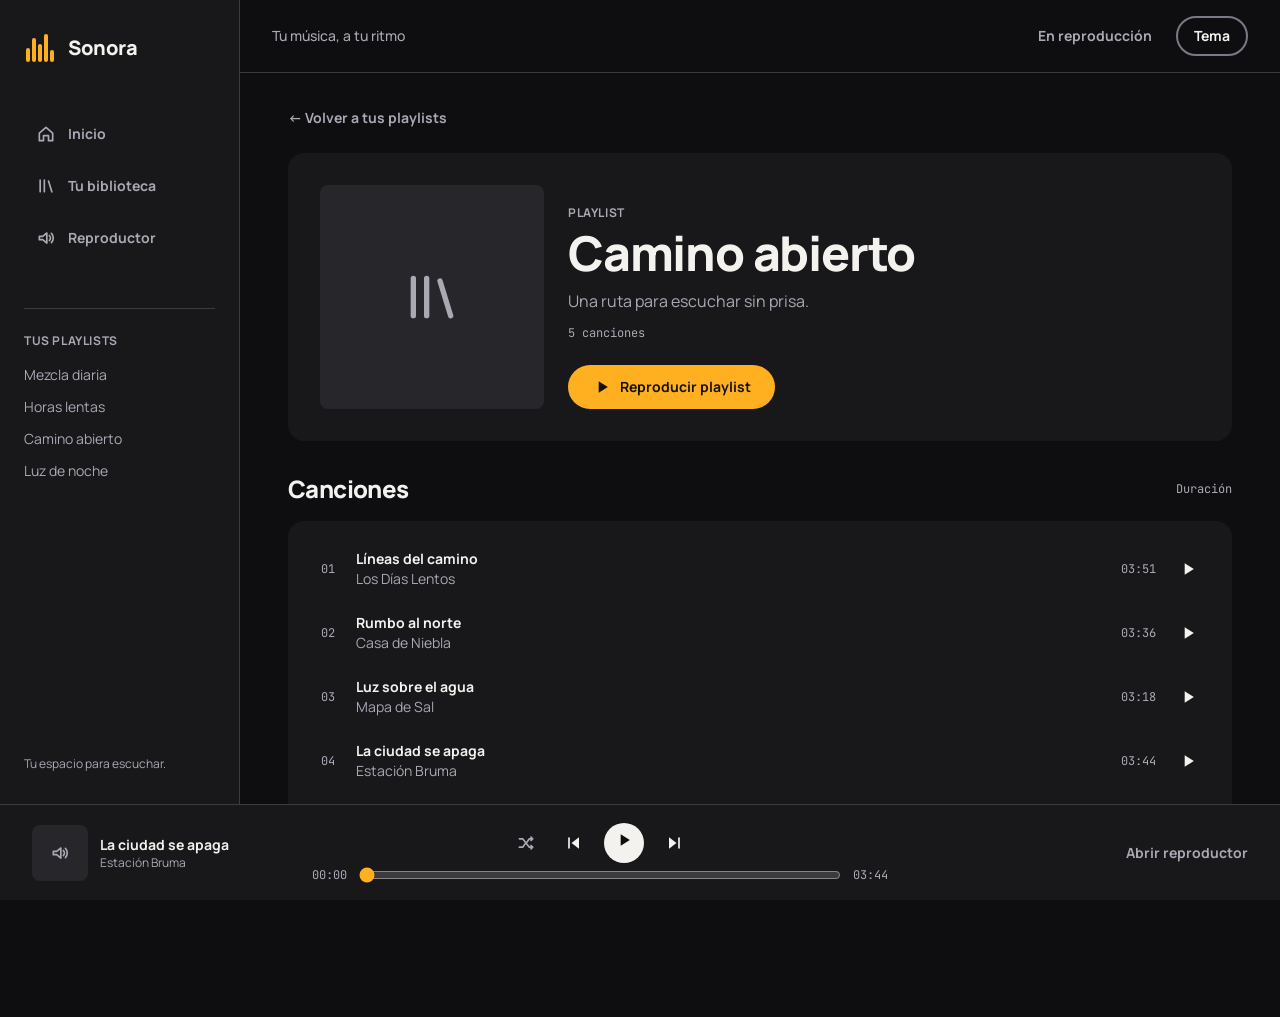
==== playlist-camino-abierto.html @ f49ad798 "Publicar Sonora" ====
<!DOCTYPE html>
<html lang="es" data-theme="dark">
<head>
    <meta charset="utf-8">
    <meta name="viewport" content="width=device-width, initial-scale=1">
    
    <title>Camino abierto · Sonora</title>
    <link rel="stylesheet" href="sonora.css"><script src="sonora.js" defer></script>
</head>
<body class="min-h-screen bg-surface-base font-sans text-ink antialiased">

<div class="min-h-screen pb-48 md:pb-28">
    <a href="#contenido" class="sr-only z-50 rounded-md bg-surface-high px-4 py-2 text-ink focus:not-sr-only focus:fixed focus:left-4 focus:top-4">Saltar al contenido</a>
    <aside class="fixed inset-y-0 left-0 z-20 hidden w-60 flex-col border-r border-line bg-surface-raised px-6 pb-32 pt-8 md:flex" aria-label="Navegación principal">
        <a href="index.html" class="mb-12 flex items-center gap-3 rounded-md text-xl font-extrabold tracking-tight"><span class="inline-flex shrink-0 text-accent [&amp;_svg]:h-full [&amp;_svg]:w-full h-8 w-8" aria-hidden="true"><svg xmlns="http://www.w3.org/2000/svg" viewBox="0 0 64 64" width="64" height="64"><rect x="4" y="32" width="8" height="28" rx="4" fill="currentColor"/><rect x="16" y="12" width="8" height="48" rx="4" fill="currentColor"/><rect x="28" y="24" width="8" height="36" rx="4" fill="currentColor"/><rect x="40" y="4" width="8" height="56" rx="4" fill="currentColor"/><rect x="52" y="36" width="8" height="24" rx="4" fill="currentColor"/></svg>
</span><span>Sonora</span></a>
        <nav class="space-y-2" aria-label="Secciones">
            <a href="index.html"  class="flex items-center gap-3 rounded-md px-3 py-3 text-sm font-bold text-ink-muted hover:bg-surface-high hover:text-ink"><span class="inline-flex shrink-0 items-center justify-center [&amp;_svg]:h-full [&amp;_svg]:w-full h-5 w-5" aria-hidden="true"><svg xmlns="http://www.w3.org/2000/svg" viewBox="0 0 24 24" width="24" height="24"><path fill="none" stroke="currentColor" stroke-width="2" stroke-linecap="round" stroke-linejoin="round" d="M4 11l8-7 8 7v9h-5v-6H9v6H4z"/></svg>
</span> Inicio</a>
            <a href="index.html#playlists" class="flex items-center gap-3 rounded-md px-3 py-3 text-sm font-bold text-ink-muted hover:bg-surface-high hover:text-ink"><span class="inline-flex shrink-0 items-center justify-center [&amp;_svg]:h-full [&amp;_svg]:w-full h-5 w-5" aria-hidden="true"><svg xmlns="http://www.w3.org/2000/svg" viewBox="0 0 24 24" width="24" height="24"><path fill="none" stroke="currentColor" stroke-width="2" stroke-linecap="round" stroke-linejoin="round" d="M5 5v14M10 5v14M15 6l4 13"/></svg>
</span> Tu biblioteca</a>
            <a href="reproductor.html"  class="flex items-center gap-3 rounded-md px-3 py-3 text-sm font-bold text-ink-muted hover:bg-surface-high hover:text-ink"><span class="inline-flex shrink-0 items-center justify-center [&amp;_svg]:h-full [&amp;_svg]:w-full h-5 w-5" aria-hidden="true"><svg xmlns="http://www.w3.org/2000/svg" viewBox="0 0 24 24" width="24" height="24"><path fill="none" stroke="currentColor" stroke-width="2" stroke-linecap="round" stroke-linejoin="round" d="M4 10v4h4l5 4V6L8 10z"/><path fill="none" stroke="currentColor" stroke-width="2" stroke-linecap="round" stroke-linejoin="round" d="M16 9a4 4 0 0 1 0 6M18.5 6.5a8 8 0 0 1 0 11"/></svg>
</span> Reproductor</a>
        </nav>
        <div class="mt-12 border-t border-line pt-6"><p class="mb-4 text-xs font-bold uppercase tracking-wider text-ink-muted">Tus playlists</p><div class="space-y-3"><a href="playlist-mezcla-diaria.html" class="block truncate rounded-sm text-sm text-ink-muted hover:text-ink">Mezcla diaria</a><a href="playlist-horas-lentas.html" class="block truncate rounded-sm text-sm text-ink-muted hover:text-ink">Horas lentas</a><a href="playlist-camino-abierto.html" class="block truncate rounded-sm text-sm text-ink-muted hover:text-ink">Camino abierto</a><a href="playlist-luz-de-noche.html" class="block truncate rounded-sm text-sm text-ink-muted hover:text-ink">Luz de noche</a></div></div>
        <p class="mt-auto text-xs text-ink-muted">Tu espacio para escuchar.</p>
    </aside>
    <div class="md:ml-60">
        <header class="flex items-center justify-between gap-4 border-b border-line px-4 py-4 sm:px-8">
            <a href="index.html" class="flex items-center gap-2 text-lg font-extrabold md:hidden"><span class="inline-flex shrink-0 text-accent [&amp;_svg]:h-full [&amp;_svg]:w-full h-7 w-7" aria-hidden="true"><svg xmlns="http://www.w3.org/2000/svg" viewBox="0 0 64 64" width="64" height="64"><rect x="4" y="32" width="8" height="28" rx="4" fill="currentColor"/><rect x="16" y="12" width="8" height="48" rx="4" fill="currentColor"/><rect x="28" y="24" width="8" height="36" rx="4" fill="currentColor"/><rect x="40" y="4" width="8" height="56" rx="4" fill="currentColor"/><rect x="52" y="36" width="8" height="24" rx="4" fill="currentColor"/></svg>
</span>Sonora</a>
            <p class="hidden text-sm font-medium text-ink-muted md:block">Tu música, a tu ritmo</p>
            <div class="flex items-center gap-2"><a href="reproductor.html" class="rounded-pill px-4 py-2 text-sm font-bold text-ink-muted hover:bg-surface-high hover:text-ink">En reproducción</a><button type="button" id="theme-toggle" class="rounded-pill border-2 border-line-strong px-4 py-2 text-sm font-bold text-ink hover:bg-surface-high" aria-label="Cambiar tema">Tema</button></div>
        </header>
        <main id="contenido" class="mx-auto max-w-7xl px-4 py-8 sm:px-8 lg:px-12">
<a href="index.html#playlists" class="inline-flex items-center gap-2 rounded-pill text-sm font-bold text-ink-muted hover:text-ink">← Volver a tus playlists</a>
<section class="mt-6 flex flex-col gap-6 rounded-lg bg-surface-raised p-6 sm:flex-row sm:items-end sm:p-8" aria-labelledby="playlist-title">
    <div class="flex aspect-square w-full max-w-56 shrink-0 items-center justify-center rounded-md bg-surface-high text-ink-muted" aria-hidden="true"><span class="inline-flex shrink-0 items-center justify-center [&amp;_svg]:h-full [&amp;_svg]:w-full h-16 w-16" aria-hidden="true"><svg xmlns="http://www.w3.org/2000/svg" viewBox="0 0 24 24" width="24" height="24"><path fill="none" stroke="currentColor" stroke-width="2" stroke-linecap="round" stroke-linejoin="round" d="M5 5v14M10 5v14M15 6l4 13"/></svg>
</span></div>
    <div><p class="mb-2 text-xs font-bold uppercase tracking-wider text-ink-muted">Playlist</p><h1 id="playlist-title" class="text-4xl font-extrabold tracking-tight sm:text-5xl">Camino abierto</h1><p class="mt-3 max-w-xl text-ink-muted">Una ruta para escuchar sin prisa.</p><p class="mt-3 font-mono text-xs text-ink-muted">5 canciones</p><button type="button" data-play-playlist="camino-abierto" class="mt-6 inline-flex items-center gap-2 rounded-pill bg-accent px-6 py-3 text-sm font-bold text-on-accent hover:bg-accent-hover"><span class="inline-flex shrink-0 items-center justify-center [&amp;_svg]:h-full [&amp;_svg]:w-full h-5 w-5" aria-hidden="true"><svg xmlns="http://www.w3.org/2000/svg" viewBox="0 0 24 24" width="24" height="24"><path fill="currentColor" d="M8 5v14l11-7z"/></svg>
</span> Reproducir playlist</button></div>
</section>
<section class="mt-8" aria-labelledby="tracklist-title"><div class="mb-4 flex items-center justify-between"><h2 id="tracklist-title" class="text-2xl font-extrabold tracking-tight">Canciones</h2><span class="font-mono text-xs text-ink-muted">Duración</span></div><div class="rounded-lg bg-surface-raised p-4"><div class="group grid grid-cols-[2rem_minmax(0,1fr)_auto_auto] items-center gap-3 rounded-md px-2 py-3 transition-colors hover:bg-surface-high"><span class="text-center font-mono text-xs text-ink-muted">01</span><div class="min-w-0"><p class="truncate text-sm font-bold text-ink">Líneas del camino</p><p class="truncate text-sm text-ink-muted">Los Días Lentos</p></div><span class="font-mono text-xs text-ink-muted">03:51</span><button type="button" data-play-track="7" class="inline-flex h-10 w-10 items-center justify-center rounded-pill text-ink hover:bg-surface-base" aria-label="Reproducir Líneas del camino"><span class="inline-flex shrink-0 items-center justify-center [&amp;_svg]:h-full [&amp;_svg]:w-full h-5 w-5" aria-hidden="true"><svg xmlns="http://www.w3.org/2000/svg" viewBox="0 0 24 24" width="24" height="24"><path fill="currentColor" d="M8 5v14l11-7z"/></svg>
</span></button></div><div class="group grid grid-cols-[2rem_minmax(0,1fr)_auto_auto] items-center gap-3 rounded-md px-2 py-3 transition-colors hover:bg-surface-high"><span class="text-center font-mono text-xs text-ink-muted">02</span><div class="min-w-0"><p class="truncate text-sm font-bold text-ink">Rumbo al norte</p><p class="truncate text-sm text-ink-muted">Casa de Niebla</p></div><span class="font-mono text-xs text-ink-muted">03:36</span><button type="button" data-play-track="10" class="inline-flex h-10 w-10 items-center justify-center rounded-pill text-ink hover:bg-surface-base" aria-label="Reproducir Rumbo al norte"><span class="inline-flex shrink-0 items-center justify-center [&amp;_svg]:h-full [&amp;_svg]:w-full h-5 w-5" aria-hidden="true"><svg xmlns="http://www.w3.org/2000/svg" viewBox="0 0 24 24" width="24" height="24"><path fill="currentColor" d="M8 5v14l11-7z"/></svg>
</span></button></div><div class="group grid grid-cols-[2rem_minmax(0,1fr)_auto_auto] items-center gap-3 rounded-md px-2 py-3 transition-colors hover:bg-surface-high"><span class="text-center font-mono text-xs text-ink-muted">03</span><div class="min-w-0"><p class="truncate text-sm font-bold text-ink">Luz sobre el agua</p><p class="truncate text-sm text-ink-muted">Mapa de Sal</p></div><span class="font-mono text-xs text-ink-muted">03:18</span><button type="button" data-play-track="2" class="inline-flex h-10 w-10 items-center justify-center rounded-pill text-ink hover:bg-surface-base" aria-label="Reproducir Luz sobre el agua"><span class="inline-flex shrink-0 items-center justify-center [&amp;_svg]:h-full [&amp;_svg]:w-full h-5 w-5" aria-hidden="true"><svg xmlns="http://www.w3.org/2000/svg" viewBox="0 0 24 24" width="24" height="24"><path fill="currentColor" d="M8 5v14l11-7z"/></svg>
</span></button></div><div class="group grid grid-cols-[2rem_minmax(0,1fr)_auto_auto] items-center gap-3 rounded-md px-2 py-3 transition-colors hover:bg-surface-high"><span class="text-center font-mono text-xs text-ink-muted">04</span><div class="min-w-0"><p class="truncate text-sm font-bold text-ink">La ciudad se apaga</p><p class="truncate text-sm text-ink-muted">Estación Bruma</p></div><span class="font-mono text-xs text-ink-muted">03:44</span><button type="button" data-play-track="1" class="inline-flex h-10 w-10 items-center justify-center rounded-pill text-ink hover:bg-surface-base" aria-label="Reproducir La ciudad se apaga"><span class="inline-flex shrink-0 items-center justify-center [&amp;_svg]:h-full [&amp;_svg]:w-full h-5 w-5" aria-hidden="true"><svg xmlns="http://www.w3.org/2000/svg" viewBox="0 0 24 24" width="24" height="24"><path fill="currentColor" d="M8 5v14l11-7z"/></svg>
</span></button></div><div class="group grid grid-cols-[2rem_minmax(0,1fr)_auto_auto] items-center gap-3 rounded-md px-2 py-3 transition-colors hover:bg-surface-high"><span class="text-center font-mono text-xs text-ink-muted">05</span><div class="min-w-0"><p class="truncate text-sm font-bold text-ink">Pequeñas órbitas</p><p class="truncate text-sm text-ink-muted">Nube de Papel</p></div><span class="font-mono text-xs text-ink-muted">03:07</span><button type="button" data-play-track="5" class="inline-flex h-10 w-10 items-center justify-center rounded-pill text-ink hover:bg-surface-base" aria-label="Reproducir Pequeñas órbitas"><span class="inline-flex shrink-0 items-center justify-center [&amp;_svg]:h-full [&amp;_svg]:w-full h-5 w-5" aria-hidden="true"><svg xmlns="http://www.w3.org/2000/svg" viewBox="0 0 24 24" width="24" height="24"><path fill="currentColor" d="M8 5v14l11-7z"/></svg>
</span></button></div></div></section>

</main>
    </div>
</div>
<nav class="fixed bottom-24 left-0 right-0 z-20 flex justify-around border-t border-line bg-surface-raised px-2 py-2 md:hidden" aria-label="Navegación móvil">
    <a href="index.html" class="flex flex-col items-center gap-1 rounded-md px-4 py-1 text-xs text-ink-muted"><span class="inline-flex shrink-0 items-center justify-center [&amp;_svg]:h-full [&amp;_svg]:w-full h-5 w-5" aria-hidden="true"><svg xmlns="http://www.w3.org/2000/svg" viewBox="0 0 24 24" width="24" height="24"><path fill="none" stroke="currentColor" stroke-width="2" stroke-linecap="round" stroke-linejoin="round" d="M4 11l8-7 8 7v9h-5v-6H9v6H4z"/></svg>
</span>Inicio</a>
    <a href="index.html#playlists" class="flex flex-col items-center gap-1 rounded-md px-4 py-1 text-xs text-ink-muted"><span class="inline-flex shrink-0 items-center justify-center [&amp;_svg]:h-full [&amp;_svg]:w-full h-5 w-5" aria-hidden="true"><svg xmlns="http://www.w3.org/2000/svg" viewBox="0 0 24 24" width="24" height="24"><path fill="none" stroke="currentColor" stroke-width="2" stroke-linecap="round" stroke-linejoin="round" d="M5 5v14M10 5v14M15 6l4 13"/></svg>
</span>Biblioteca</a>
    <a href="reproductor.html" class="flex flex-col items-center gap-1 rounded-md px-4 py-1 text-xs text-ink-muted"><span class="inline-flex shrink-0 items-center justify-center [&amp;_svg]:h-full [&amp;_svg]:w-full h-5 w-5" aria-hidden="true"><svg xmlns="http://www.w3.org/2000/svg" viewBox="0 0 24 24" width="24" height="24"><path fill="none" stroke="currentColor" stroke-width="2" stroke-linecap="round" stroke-linejoin="round" d="M4 10v4h4l5 4V6L8 10z"/><path fill="none" stroke="currentColor" stroke-width="2" stroke-linecap="round" stroke-linejoin="round" d="M16 9a4 4 0 0 1 0 6M18.5 6.5a8 8 0 0 1 0 11"/></svg>
</span>Reproductor</a>
</nav>
<footer class="fixed inset-x-0 bottom-0 z-30 flex h-24 items-center gap-2 border-t border-line bg-surface-raised px-4 sm:gap-6 sm:px-8" aria-label="Controles de reproducción">
    <div class="flex min-w-0 flex-1 items-center gap-3 sm:max-w-64">
        <div class="hidden h-14 w-14 shrink-0 items-center justify-center rounded-md bg-surface-high text-ink-muted sm:flex"><span class="inline-flex shrink-0 items-center justify-center [&amp;_svg]:h-full [&amp;_svg]:w-full h-5 w-5" aria-hidden="true"><svg xmlns="http://www.w3.org/2000/svg" viewBox="0 0 24 24" width="24" height="24"><path fill="none" stroke="currentColor" stroke-width="2" stroke-linecap="round" stroke-linejoin="round" d="M4 10v4h4l5 4V6L8 10z"/><path fill="none" stroke="currentColor" stroke-width="2" stroke-linecap="round" stroke-linejoin="round" d="M16 9a4 4 0 0 1 0 6M18.5 6.5a8 8 0 0 1 0 11"/></svg>
</span></div>
        <div class="min-w-0"><p id="player-title" class="truncate text-sm font-bold">La ciudad se apaga</p><p id="player-artist" class="truncate text-xs text-ink-muted">Estación Bruma</p></div>
    </div>
    <div class="flex min-w-0 flex-1 flex-col items-center gap-1 sm:max-w-xl sm:flex-[2]">
        <div class="flex items-center justify-center gap-1 sm:gap-3">
            <button id="player-shuffle" type="button" class="hidden h-9 w-9 items-center justify-center rounded-pill text-ink-muted hover:bg-surface-high hover:text-ink sm:inline-flex" aria-label="Activar reproducción aleatoria" aria-pressed="false"><span class="inline-flex shrink-0 items-center justify-center [&amp;_svg]:h-full [&amp;_svg]:w-full h-5 w-5" aria-hidden="true"><svg xmlns="http://www.w3.org/2000/svg" viewBox="0 0 24 24" width="24" height="24"><path fill="none" stroke="currentColor" stroke-width="2" stroke-linecap="round" stroke-linejoin="round" d="M4 7h4l8 10h4M4 17h4l3-4M13 11l3-4h4M18 5l2 2-2 2M18 15l2 2-2 2"/></svg>
</span></button>
            <button id="player-prev" type="button" class="inline-flex h-9 w-9 items-center justify-center rounded-pill text-ink hover:bg-surface-high" aria-label="Canción anterior"><span class="inline-flex shrink-0 items-center justify-center [&amp;_svg]:h-full [&amp;_svg]:w-full h-5 w-5" aria-hidden="true"><svg xmlns="http://www.w3.org/2000/svg" viewBox="0 0 24 24" width="24" height="24"><path fill="currentColor" d="M18 5l-9 7 9 7z"/><rect fill="currentColor" x="5" y="5" width="2" height="14" rx="1"/></svg>
</span></button>
            <button id="player-toggle" type="button" class="inline-flex h-10 w-10 items-center justify-center rounded-pill bg-ink text-surface-base hover:opacity-80" aria-label="Reproducir" aria-pressed="false"><span data-icon-play><span class="inline-flex shrink-0 items-center justify-center [&amp;_svg]:h-full [&amp;_svg]:w-full h-5 w-5" aria-hidden="true"><svg xmlns="http://www.w3.org/2000/svg" viewBox="0 0 24 24" width="24" height="24"><path fill="currentColor" d="M8 5v14l11-7z"/></svg>
</span></span><span data-icon-pause hidden><span class="inline-flex shrink-0 items-center justify-center [&amp;_svg]:h-full [&amp;_svg]:w-full h-5 w-5" aria-hidden="true"><svg xmlns="http://www.w3.org/2000/svg" viewBox="0 0 24 24" width="24" height="24"><rect fill="currentColor" x="6" y="5" width="4" height="14" rx="1"/><rect fill="currentColor" x="14" y="5" width="4" height="14" rx="1"/></svg>
</span></span></button>
            <button id="player-next" type="button" class="inline-flex h-9 w-9 items-center justify-center rounded-pill text-ink hover:bg-surface-high" aria-label="Siguiente canción"><span class="inline-flex shrink-0 items-center justify-center [&amp;_svg]:h-full [&amp;_svg]:w-full h-5 w-5" aria-hidden="true"><svg xmlns="http://www.w3.org/2000/svg" viewBox="0 0 24 24" width="24" height="24"><path fill="currentColor" d="M6 5l9 7-9 7z"/><rect fill="currentColor" x="17" y="5" width="2" height="14" rx="1"/></svg>
</span></button>
        </div>
        <div class="hidden w-full items-center gap-3 sm:flex"><span id="player-current" class="w-10 text-right font-mono text-xs text-ink-muted">00:00</span><input id="player-progress" type="range" min="0" max="224" value="0" class="w-full accent-ink" aria-label="Posición de reproducción"><span id="player-duration" class="w-10 font-mono text-xs text-ink-muted">00:00</span></div>
    </div>
    <a href="reproductor.html" class="hidden flex-1 justify-end text-sm font-bold text-ink-muted hover:text-ink lg:flex">Abrir reproductor</a>
</footer>
<script id="sonora-data" type="application/json">{"tracks":[{"id":1,"title":"La ciudad se apaga","artist":"Estación Bruma","duration":224},{"id":2,"title":"Luz sobre el agua","artist":"Mapa de Sal","duration":198},{"id":3,"title":"Aire de regreso","artist":"Los Días Lentos","duration":246},{"id":4,"title":"Después de llover","artist":"Estación Bruma","duration":213},{"id":5,"title":"Pequeñas órbitas","artist":"Nube de Papel","duration":187},{"id":6,"title":"Un lugar tranquilo","artist":"Mapa de Sal","duration":262},{"id":7,"title":"Líneas del camino","artist":"Los Días Lentos","duration":231},{"id":8,"title":"Antes del amanecer","artist":"Nube de Papel","duration":205},{"id":9,"title":"Las cosas pequeñas","artist":"Casa de Niebla","duration":241},{"id":10,"title":"Rumbo al norte","artist":"Casa de Niebla","duration":216}],"playlists":[{"id":"mezcla-diaria","title":"Mezcla diaria","description":"Una selección para acompañar tu día.","tracks":[1,2,5,7,9]},{"id":"horas-lentas","title":"Horas lentas","description":"Canciones para bajar el ritmo.","tracks":[3,6,8,4]},{"id":"camino-abierto","title":"Camino abierto","description":"Una ruta para escuchar sin prisa.","tracks":[7,10,2,1,5]},{"id":"luz-de-noche","title":"Luz de noche","description":"Sonidos para cerrar el día.","tracks":[8,4,9,6]}]}</script>
</body>
</html>
---- sonora.css ----
@import "https://fonts.googleapis.com/css2?family=JetBrains+Mono:wght@400&family=Manrope:wght@400;500;700;800&display=swap";@layer components;@layer properties{@supports (((-webkit-hyphens:none)) and (not (margin-trim:block))) or ((-moz-orient:inline) and (not (color:rgb(from red r g b)))){*,:before,:after,::backdrop{--tw-space-y-reverse:0;--tw-border-style:solid;--tw-leading:initial;--tw-font-weight:initial;--tw-tracking:initial;--tw-duration:initial;--tw-shadow:0 0 #0000;--tw-shadow-color:initial;--tw-shadow-alpha:100%;--tw-inset-shadow:0 0 #0000;--tw-inset-shadow-color:initial;--tw-inset-shadow-alpha:100%;--tw-ring-color:initial;--tw-ring-shadow:0 0 #0000;--tw-inset-ring-color:initial;--tw-inset-ring-shadow:0 0 #0000;--tw-ring-inset:initial;--tw-ring-offset-width:0px;--tw-ring-offset-color:#fff;--tw-ring-offset-shadow:0 0 #0000}}}@layer theme{:root,:host{--spacing:.25rem;--container-xl:36rem;--container-2xl:42rem;--container-7xl:80rem;--text-xs:.75rem;--text-xs--line-height:calc(1 / .75);--text-sm:.875rem;--text-sm--line-height:calc(1.25 / .875);--text-base:1rem;--text-base--line-height:calc(1.5 / 1);--text-lg:1.125rem;--text-lg--line-height:calc(1.75 / 1.125);--text-xl:1.25rem;--text-xl--line-height:calc(1.75 / 1.25);--text-2xl:1.5rem;--text-2xl--line-height:calc(2 / 1.5);--text-3xl:1.875rem;--text-3xl--line-height:calc(2.25 / 1.875);--text-4xl:2.25rem;--text-4xl--line-height:calc(2.5 / 2.25);--text-5xl:3rem;--text-5xl--line-height:1;--font-weight-medium:500;--font-weight-bold:700;--font-weight-extrabold:800;--tracking-tight:-.025em;--tracking-wider:.05em;--leading-tight:1.25;--default-transition-duration:.15s;--default-transition-timing-function:cubic-bezier(.4, 0, .2, 1);--default-font-family:"Manrope", system-ui, sans-serif;--default-mono-font-family:"JetBrains Mono", ui-monospace, monospace}}@layer base{*,:after,:before,::backdrop{box-sizing:border-box;border:0 solid;margin:0;padding:0}::file-selector-button{box-sizing:border-box;border:0 solid;margin:0;padding:0}html,:host{-webkit-text-size-adjust:100%;tab-size:4;line-height:1.5;font-family:var(--default-font-family,-apple-system, BlinkMacSystemFont, "Segoe UI", Roboto, "Helvetica Neue", "Noto Sans", Arial, sans-serif, "Apple Color Emoji", "Segoe UI Emoji", "Segoe UI Symbol", "Noto Color Emoji");font-feature-settings:var(--default-font-feature-settings,normal);font-variation-settings:var(--default-font-variation-settings,normal);-webkit-tap-highlight-color:transparent}hr{height:0;color:inherit;border-top-width:1px}abbr:where([title]){-webkit-text-decoration:underline dotted;text-decoration:underline dotted}h1,h2,h3,h4,h5,h6{font-size:inherit;font-weight:inherit}a{color:inherit;-webkit-text-decoration:inherit;-webkit-text-decoration:inherit;-webkit-text-decoration:inherit;-webkit-text-decoration:inherit;text-decoration:inherit}b,strong{font-weight:bolder}code,kbd,samp,pre{font-family:var(--default-mono-font-family,ui-monospace, SFMono-Regular, Menlo, Monaco, Consolas, "Liberation Mono", "Courier New", monospace);font-feature-settings:var(--default-mono-font-feature-settings,normal);font-variation-settings:var(--default-mono-font-variation-settings,normal);font-size:1em}small{font-size:80%}sub,sup{vertical-align:baseline;font-size:75%;line-height:0;position:relative}sub{bottom:-.25em}sup{top:-.5em}table{text-indent:0;border-color:inherit;border-collapse:collapse}:-moz-focusring:where(:not(iframe)){outline:auto}progress{vertical-align:baseline}summary{display:list-item}ol,ul,menu{list-style:none}img,svg,video,canvas,audio,iframe,embed,object{vertical-align:middle;display:block}img,video{max-width:100%;height:auto}button,input,select,optgroup,textarea{font:inherit;font-feature-settings:inherit;font-variation-settings:inherit;letter-spacing:inherit;color:inherit;opacity:1;background-color:#0000;border-radius:0}::file-selector-button{font:inherit;font-feature-settings:inherit;font-variation-settings:inherit;letter-spacing:inherit;color:inherit;opacity:1;background-color:#0000;border-radius:0}:where(select:is([multiple],[size])) optgroup{font-weight:bolder}:where(select:is([multiple],[size])) optgroup option{padding-inline-start:20px}::file-selector-button{margin-inline-end:4px}::placeholder{opacity:1}@supports (not ((-webkit-appearance:-apple-pay-button))) or (contain-intrinsic-size:1px){::placeholder{color:currentColor}@supports (color:color-mix(in lab, red, red)){::placeholder{color:color-mix(in oklab, currentcolor 50%, transparent)}}}textarea{resize:vertical}::-webkit-search-decoration{-webkit-appearance:none}::-webkit-date-and-time-value{min-height:1lh;text-align:inherit}::-webkit-datetime-edit{display:inline-flex}::-webkit-datetime-edit-fields-wrapper{padding:0}::-webkit-datetime-edit{padding-block:0}::-webkit-datetime-edit-year-field{padding-block:0}::-webkit-datetime-edit-month-field{padding-block:0}::-webkit-datetime-edit-day-field{padding-block:0}::-webkit-datetime-edit-hour-field{padding-block:0}::-webkit-datetime-edit-minute-field{padding-block:0}::-webkit-datetime-edit-second-field{padding-block:0}::-webkit-datetime-edit-millisecond-field{padding-block:0}::-webkit-datetime-edit-meridiem-field{padding-block:0}::-webkit-calendar-picker-indicator{line-height:1}:-moz-ui-invalid{box-shadow:none}button,input:where([type=button],[type=reset],[type=submit]){appearance:button}::file-selector-button{appearance:button}::-webkit-inner-spin-button{height:auto}::-webkit-outer-spin-button{height:auto}[hidden]:where(:not([hidden=until-found])){display:none!important}}@layer utilities{.sr-only{clip-path:inset(50%);white-space:nowrap;border-width:0;width:1px;height:1px;margin:-1px;padding:0;position:absolute;overflow:hidden}.fixed{position:fixed}.static{position:static}.inset-x-0{inset-inline:0}.inset-y-0{inset-block:0}.right-0{right:0}.bottom-0{bottom:0}.bottom-24{bottom:calc(var(--spacing) * 24)}.left-0{left:0}.z-20{z-index:20}.z-30{z-index:30}.z-50{z-index:50}.mx-auto{margin-inline:auto}.mt-1{margin-top:var(--spacing)}.mt-2{margin-top:calc(var(--spacing) * 2)}.mt-3{margin-top:calc(var(--spacing) * 3)}.mt-4{margin-top:calc(var(--spacing) * 4)}.mt-6{margin-top:calc(var(--spacing) * 6)}.mt-8{margin-top:calc(var(--spacing) * 8)}.mt-12{margin-top:calc(var(--spacing) * 12)}.mt-auto{margin-top:auto}.mb-1{margin-bottom:var(--spacing)}.mb-2{margin-bottom:calc(var(--spacing) * 2)}.mb-3{margin-bottom:calc(var(--spacing) * 3)}.mb-4{margin-bottom:calc(var(--spacing) * 4)}.mb-6{margin-bottom:calc(var(--spacing) * 6)}.mb-12{margin-bottom:calc(var(--spacing) * 12)}.line-clamp-2{-webkit-line-clamp:2;-webkit-box-orient:vertical;display:-webkit-box;overflow:hidden}.block{display:block}.flex{display:flex}.grid{display:grid}.hidden{display:none}.inline-flex{display:inline-flex}.table{display:table}.aspect-square{aspect-ratio:1}.h-5{height:calc(var(--spacing) * 5)}.h-7{height:calc(var(--spacing) * 7)}.h-8{height:calc(var(--spacing) * 8)}.h-9{height:calc(var(--spacing) * 9)}.h-10{height:calc(var(--spacing) * 10)}.h-11{height:calc(var(--spacing) * 11)}.h-12{height:calc(var(--spacing) * 12)}.h-14{height:calc(var(--spacing) * 14)}.h-16{height:calc(var(--spacing) * 16)}.h-20{height:calc(var(--spacing) * 20)}.h-24{height:calc(var(--spacing) * 24)}.min-h-screen{min-height:100vh}.w-5{width:calc(var(--spacing) * 5)}.w-7{width:calc(var(--spacing) * 7)}.w-8{width:calc(var(--spacing) * 8)}.w-9{width:calc(var(--spacing) * 9)}.w-10{width:calc(var(--spacing) * 10)}.w-11{width:calc(var(--spacing) * 11)}.w-12{width:calc(var(--spacing) * 12)}.w-14{width:calc(var(--spacing) * 14)}.w-16{width:calc(var(--spacing) * 16)}.w-20{width:calc(var(--spacing) * 20)}.w-24{width:calc(var(--spacing) * 24)}.w-60{width:calc(var(--spacing) * 60)}.w-full{width:100%}.max-w-2xl{max-width:var(--container-2xl)}.max-w-7xl{max-width:var(--container-7xl)}.max-w-56{max-width:calc(var(--spacing) * 56)}.max-w-xl{max-width:var(--container-xl)}.min-w-0{min-width:0}.flex-1{flex:1}.shrink-0{flex-shrink:0}.grid-cols-2{grid-template-columns:repeat(2,minmax(0,1fr))}.grid-cols-\[2rem_minmax\(0\,1fr\)_auto_auto\]{grid-template-columns:2rem minmax(0,1fr) auto auto}.flex-col{flex-direction:column}.items-center{align-items:center}.items-end{align-items:flex-end}.justify-around{justify-content:space-around}.justify-between{justify-content:space-between}.justify-center{justify-content:center}.justify-end{justify-content:flex-end}.gap-1{gap:var(--spacing)}.gap-2{gap:calc(var(--spacing) * 2)}.gap-3{gap:calc(var(--spacing) * 3)}.gap-4{gap:calc(var(--spacing) * 4)}.gap-6{gap:calc(var(--spacing) * 6)}.gap-8{gap:calc(var(--spacing) * 8)}:where(.space-y-2>:not(:last-child)){--tw-space-y-reverse:0;margin-block-start:calc(calc(var(--spacing) * 2) * var(--tw-space-y-reverse));margin-block-end:calc(calc(var(--spacing) * 2) * calc(1 - var(--tw-space-y-reverse)))}:where(.space-y-3>:not(:last-child)){--tw-space-y-reverse:0;margin-block-start:calc(calc(var(--spacing) * 3) * var(--tw-space-y-reverse));margin-block-end:calc(calc(var(--spacing) * 3) * calc(1 - var(--tw-space-y-reverse)))}.truncate{text-overflow:ellipsis;white-space:nowrap;overflow:hidden}.rounded-lg{border-radius:16px}.rounded-md{border-radius:8px}.rounded-pill{border-radius:999px}.rounded-sm{border-radius:4px}.border-2{border-style:var(--tw-border-style);border-width:2px}.border-t{border-top-style:var(--tw-border-style);border-top-width:1px}.border-r{border-right-style:var(--tw-border-style);border-right-width:1px}.border-b{border-bottom-style:var(--tw-border-style);border-bottom-width:1px}.border-line{border-color:var(--line)}.border-line-strong{border-color:var(--line-strong)}.bg-accent{background-color:var(--accent)}.bg-ink{background-color:var(--ink)}.bg-surface-base{background-color:var(--surface-base)}.bg-surface-high{background-color:var(--surface-high)}.bg-surface-raised{background-color:var(--surface-raised)}.p-4{padding:calc(var(--spacing) * 4)}.p-6{padding:calc(var(--spacing) * 6)}.px-2{padding-inline:calc(var(--spacing) * 2)}.px-3{padding-inline:calc(var(--spacing) * 3)}.px-4{padding-inline:calc(var(--spacing) * 4)}.px-6{padding-inline:calc(var(--spacing) * 6)}.py-1{padding-block:var(--spacing)}.py-2{padding-block:calc(var(--spacing) * 2)}.py-3{padding-block:calc(var(--spacing) * 3)}.py-4{padding-block:calc(var(--spacing) * 4)}.py-8{padding-block:calc(var(--spacing) * 8)}.pt-6{padding-top:calc(var(--spacing) * 6)}.pt-8{padding-top:calc(var(--spacing) * 8)}.pb-32{padding-bottom:calc(var(--spacing) * 32)}.pb-48{padding-bottom:calc(var(--spacing) * 48)}.text-center{text-align:center}.text-right{text-align:right}.font-mono{font-family:JetBrains Mono,ui-monospace,monospace}.font-sans{font-family:Manrope,system-ui,sans-serif}.text-2xl{font-size:var(--text-2xl);line-height:var(--tw-leading,var(--text-2xl--line-height))}.text-3xl{font-size:var(--text-3xl);line-height:var(--tw-leading,var(--text-3xl--line-height))}.text-4xl{font-size:var(--text-4xl);line-height:var(--tw-leading,var(--text-4xl--line-height))}.text-base{font-size:var(--text-base);line-height:var(--tw-leading,var(--text-base--line-height))}.text-lg{font-size:var(--text-lg);line-height:var(--tw-leading,var(--text-lg--line-height))}.text-sm{font-size:var(--text-sm);line-height:var(--tw-leading,var(--text-sm--line-height))}.text-xl{font-size:var(--text-xl);line-height:var(--tw-leading,var(--text-xl--line-height))}.text-xs{font-size:var(--text-xs);line-height:var(--tw-leading,var(--text-xs--line-height))}.leading-6{--tw-leading:calc(var(--spacing) * 6);line-height:calc(var(--spacing) * 6)}.leading-tight{--tw-leading:var(--leading-tight);line-height:var(--leading-tight)}.font-bold{--tw-font-weight:var(--font-weight-bold);font-weight:var(--font-weight-bold)}.font-extrabold{--tw-font-weight:var(--font-weight-extrabold);font-weight:var(--font-weight-extrabold)}.font-medium{--tw-font-weight:var(--font-weight-medium);font-weight:var(--font-weight-medium)}.tracking-tight{--tw-tracking:var(--tracking-tight);letter-spacing:var(--tracking-tight)}.tracking-wider{--tw-tracking:var(--tracking-wider);letter-spacing:var(--tracking-wider)}.text-accent{color:var(--accent)}.text-ink{color:var(--ink)}.text-ink-muted{color:var(--ink-muted)}.text-on-accent{color:var(--on-accent)}.text-surface-base{color:var(--surface-base)}.uppercase{text-transform:uppercase}.antialiased{-webkit-font-smoothing:antialiased;-moz-osx-font-smoothing:grayscale}.accent-ink{accent-color:var(--ink)}.transition{transition-property:color,background-color,border-color,outline-color,text-decoration-color,fill,stroke,--tw-gradient-from,--tw-gradient-via,--tw-gradient-to,opacity,box-shadow,transform,translate,scale,rotate,filter,-webkit-backdrop-filter,backdrop-filter,display,content-visibility,overlay,pointer-events;transition-timing-function:var(--tw-ease,var(--default-transition-timing-function));transition-duration:var(--tw-duration,var(--default-transition-duration))}.transition-colors{transition-property:color,background-color,border-color,outline-color,text-decoration-color,fill,stroke,--tw-gradient-from,--tw-gradient-via,--tw-gradient-to;transition-timing-function:var(--tw-ease,var(--default-transition-timing-function));transition-duration:var(--tw-duration,var(--default-transition-duration))}.duration-150{--tw-duration:.15s;transition-duration:.15s}@media (hover:hover){:is(:where(.group):hover .group-hover\:bg-surface-base){background-color:var(--surface-base)}.hover\:bg-accent-hover:hover{background-color:var(--accent-hover)}.hover\:bg-surface-base:hover{background-color:var(--surface-base)}.hover\:bg-surface-high:hover{background-color:var(--surface-high)}.hover\:text-ink:hover{color:var(--ink)}.hover\:opacity-80:hover{opacity:.8}.hover\:shadow-raise:hover{--tw-shadow:0 8px 24px var(--tw-shadow-color,#0006);box-shadow:var(--tw-inset-shadow), var(--tw-inset-ring-shadow), var(--tw-ring-offset-shadow), var(--tw-ring-shadow), var(--tw-shadow)}}.focus\:not-sr-only:focus{clip-path:none;white-space:normal;width:auto;height:auto;margin:0;padding:0;position:static;overflow:visible}.focus\:fixed:focus{position:fixed}.focus\:top-4:focus{top:calc(var(--spacing) * 4)}.focus\:left-4:focus{left:calc(var(--spacing) * 4)}@media (width>=40rem){.sm\:flex{display:flex}.sm\:inline-flex{display:inline-flex}.sm\:max-w-64{max-width:calc(var(--spacing) * 64)}.sm\:max-w-xl{max-width:var(--container-xl)}.sm\:flex-\[2\]{flex:2}.sm\:flex-row{flex-direction:row}.sm\:items-end{align-items:flex-end}.sm\:gap-3{gap:calc(var(--spacing) * 3)}.sm\:gap-6{gap:calc(var(--spacing) * 6)}.sm\:p-8{padding:calc(var(--spacing) * 8)}.sm\:px-8{padding-inline:calc(var(--spacing) * 8)}.sm\:text-5xl{font-size:var(--text-5xl);line-height:var(--tw-leading,var(--text-5xl--line-height))}}@media (width>=48rem){.md\:ml-60{margin-left:calc(var(--spacing) * 60)}.md\:block{display:block}.md\:flex{display:flex}.md\:hidden{display:none}.md\:pb-28{padding-bottom:calc(var(--spacing) * 28)}}@media (width>=64rem){.lg\:flex{display:flex}.lg\:grid-cols-4{grid-template-columns:repeat(4,minmax(0,1fr))}.lg\:grid-cols-\[1fr_17rem\]{grid-template-columns:1fr 17rem}.lg\:px-12{padding-inline:calc(var(--spacing) * 12)}}.\[\&_svg\]\:h-full svg{height:100%}.\[\&_svg\]\:w-full svg{width:100%}}:root,[data-theme=dark]{--surface-base:#0e0e10;--surface-raised:#18181b;--surface-high:#26262b;--line:#3a3a42;--line-strong:#7a7a86;--ink:#f4f2ee;--ink-muted:#a9a9b4;--accent:#ffb020;--accent-hover:#ffc24d;--on-accent:#14110a;--success:#5ec8e5;--danger:#ff6b5b;--focus:#8fd3ff}[data-theme=light]{--surface-base:#faf8f4;--surface-raised:#fff;--surface-high:#ece8e0;--line:#d9d4c9;--line-strong:#6b665c;--ink:#17151a;--ink-muted:#55525c;--accent:#a65500;--accent-hover:#8a4500;--on-accent:#fff;--success:#0a6d8f;--danger:#b3261e;--focus:#0b5cad}body{background-color:var(--surface-base);color:var(--ink);font-family:Manrope,system-ui,sans-serif}:focus-visible{outline:3px solid var(--focus);outline-offset:2px}input[type=range]{accent-color:var(--accent);cursor:pointer}[hidden]{display:none!important}@media (prefers-reduced-motion:reduce){*,:before,:after{transition-duration:.01ms!important}}@property --tw-space-y-reverse{syntax:"*";inherits:false;initial-value:0}@property --tw-border-style{syntax:"*";inherits:false;initial-value:solid}@property --tw-leading{syntax:"*";inherits:false}@property --tw-font-weight{syntax:"*";inherits:false}@property --tw-tracking{syntax:"*";inherits:false}@property --tw-duration{syntax:"*";inherits:false}@property --tw-shadow{syntax:"*";inherits:false;initial-value:0 0 #0000}@property --tw-shadow-color{syntax:"*";inherits:false}@property --tw-shadow-alpha{syntax:"<percentage>";inherits:false;initial-value:100%}@property --tw-inset-shadow{syntax:"*";inherits:false;initial-value:0 0 #0000}@property --tw-inset-shadow-color{syntax:"*";inherits:false}@property --tw-inset-shadow-alpha{syntax:"<percentage>";inherits:false;initial-value:100%}@property --tw-ring-color{syntax:"*";inherits:false}@property --tw-ring-shadow{syntax:"*";inherits:false;initial-value:0 0 #0000}@property --tw-inset-ring-color{syntax:"*";inherits:false}@property --tw-inset-ring-shadow{syntax:"*";inherits:false;initial-value:0 0 #0000}@property --tw-ring-inset{syntax:"*";inherits:false}@property --tw-ring-offset-width{syntax:"<length>";inherits:false;initial-value:0}@property --tw-ring-offset-color{syntax:"*";inherits:false;initial-value:#fff}@property --tw-ring-offset-shadow{syntax:"*";inherits:false;initial-value:0 0 #0000}
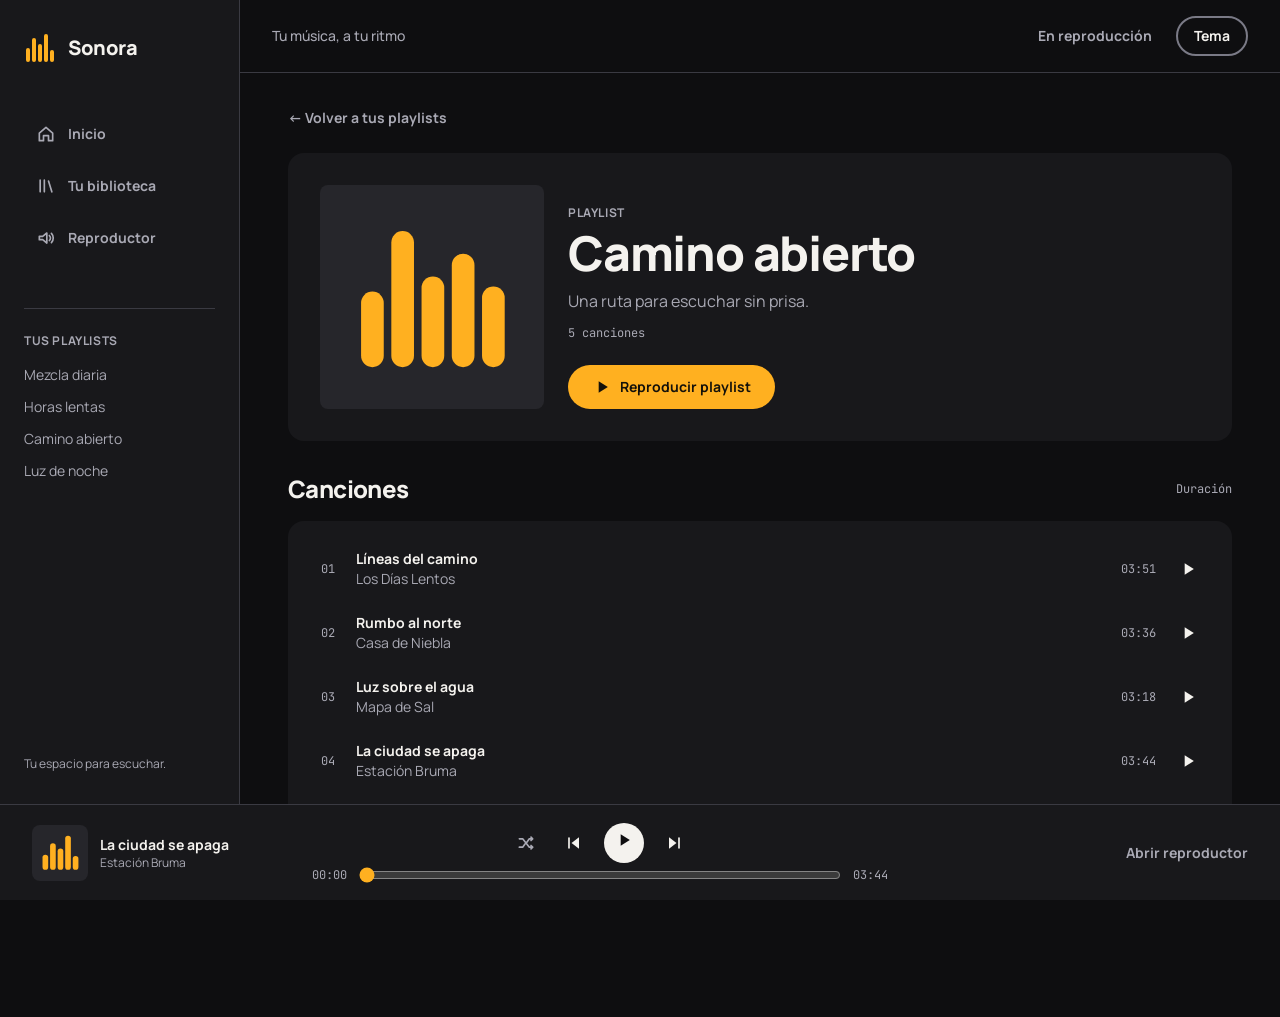
==== commit 4e254587: "Corregir portadas de playlists" ====
--- a/playlist-camino-abierto.html
+++ b/playlist-camino-abierto.html
@@ -35,8 +35,7 @@
         <main id="contenido" class="mx-auto max-w-7xl px-4 py-8 sm:px-8 lg:px-12">
 <a href="index.html#playlists" class="inline-flex items-center gap-2 rounded-pill text-sm font-bold text-ink-muted hover:text-ink">← Volver a tus playlists</a>
 <section class="mt-6 flex flex-col gap-6 rounded-lg bg-surface-raised p-6 sm:flex-row sm:items-end sm:p-8" aria-labelledby="playlist-title">
-    <div class="flex aspect-square w-full max-w-56 shrink-0 items-center justify-center rounded-md bg-surface-high text-ink-muted" aria-hidden="true"><span class="inline-flex shrink-0 items-center justify-center [&amp;_svg]:h-full [&amp;_svg]:w-full h-16 w-16" aria-hidden="true"><svg xmlns="http://www.w3.org/2000/svg" viewBox="0 0 24 24" width="24" height="24"><path fill="none" stroke="currentColor" stroke-width="2" stroke-linecap="round" stroke-linejoin="round" d="M5 5v14M10 5v14M15 6l4 13"/></svg>
-</span></div>
+    <div class="flex aspect-square w-full max-w-56 shrink-0 items-center justify-center rounded-md bg-surface-high text-ink-muted" aria-hidden="true"><svg viewBox="0 0 64 64" width="72%" height="72%" style="color:var(--accent)" aria-hidden="true" xmlns="http://www.w3.org/2000/svg"><rect x="4" y="30" width="9" height="30" rx="4.5" fill="currentColor"/><rect x="16" y="6" width="9" height="54" rx="4.5" fill="currentColor"/><rect x="28" y="24" width="9" height="36" rx="4.5" fill="currentColor"/><rect x="40" y="15" width="9" height="45" rx="4.5" fill="currentColor"/><rect x="52" y="28" width="9" height="32" rx="4.5" fill="currentColor"/></svg></div>
     <div><p class="mb-2 text-xs font-bold uppercase tracking-wider text-ink-muted">Playlist</p><h1 id="playlist-title" class="text-4xl font-extrabold tracking-tight sm:text-5xl">Camino abierto</h1><p class="mt-3 max-w-xl text-ink-muted">Una ruta para escuchar sin prisa.</p><p class="mt-3 font-mono text-xs text-ink-muted">5 canciones</p><button type="button" data-play-playlist="camino-abierto" class="mt-6 inline-flex items-center gap-2 rounded-pill bg-accent px-6 py-3 text-sm font-bold text-on-accent hover:bg-accent-hover"><span class="inline-flex shrink-0 items-center justify-center [&amp;_svg]:h-full [&amp;_svg]:w-full h-5 w-5" aria-hidden="true"><svg xmlns="http://www.w3.org/2000/svg" viewBox="0 0 24 24" width="24" height="24"><path fill="currentColor" d="M8 5v14l11-7z"/></svg>
 </span> Reproducir playlist</button></div>
 </section>
@@ -46,7 +45,7 @@
 </span></button></div><div class="group grid grid-cols-[2rem_minmax(0,1fr)_auto_auto] items-center gap-3 rounded-md px-2 py-3 transition-colors hover:bg-surface-high"><span class="text-center font-mono text-xs text-ink-muted">04</span><div class="min-w-0"><p class="truncate text-sm font-bold text-ink">La ciudad se apaga</p><p class="truncate text-sm text-ink-muted">Estación Bruma</p></div><span class="font-mono text-xs text-ink-muted">03:44</span><button type="button" data-play-track="1" class="inline-flex h-10 w-10 items-center justify-center rounded-pill text-ink hover:bg-surface-base" aria-label="Reproducir La ciudad se apaga"><span class="inline-flex shrink-0 items-center justify-center [&amp;_svg]:h-full [&amp;_svg]:w-full h-5 w-5" aria-hidden="true"><svg xmlns="http://www.w3.org/2000/svg" viewBox="0 0 24 24" width="24" height="24"><path fill="currentColor" d="M8 5v14l11-7z"/></svg>
 </span></button></div><div class="group grid grid-cols-[2rem_minmax(0,1fr)_auto_auto] items-center gap-3 rounded-md px-2 py-3 transition-colors hover:bg-surface-high"><span class="text-center font-mono text-xs text-ink-muted">05</span><div class="min-w-0"><p class="truncate text-sm font-bold text-ink">Pequeñas órbitas</p><p class="truncate text-sm text-ink-muted">Nube de Papel</p></div><span class="font-mono text-xs text-ink-muted">03:07</span><button type="button" data-play-track="5" class="inline-flex h-10 w-10 items-center justify-center rounded-pill text-ink hover:bg-surface-base" aria-label="Reproducir Pequeñas órbitas"><span class="inline-flex shrink-0 items-center justify-center [&amp;_svg]:h-full [&amp;_svg]:w-full h-5 w-5" aria-hidden="true"><svg xmlns="http://www.w3.org/2000/svg" viewBox="0 0 24 24" width="24" height="24"><path fill="currentColor" d="M8 5v14l11-7z"/></svg>
 </span></button></div></div></section>
-
+
 </main>
     </div>
 </div>
@@ -60,8 +59,7 @@
 </nav>
 <footer class="fixed inset-x-0 bottom-0 z-30 flex h-24 items-center gap-2 border-t border-line bg-surface-raised px-4 sm:gap-6 sm:px-8" aria-label="Controles de reproducción">
     <div class="flex min-w-0 flex-1 items-center gap-3 sm:max-w-64">
-        <div class="hidden h-14 w-14 shrink-0 items-center justify-center rounded-md bg-surface-high text-ink-muted sm:flex"><span class="inline-flex shrink-0 items-center justify-center [&amp;_svg]:h-full [&amp;_svg]:w-full h-5 w-5" aria-hidden="true"><svg xmlns="http://www.w3.org/2000/svg" viewBox="0 0 24 24" width="24" height="24"><path fill="none" stroke="currentColor" stroke-width="2" stroke-linecap="round" stroke-linejoin="round" d="M4 10v4h4l5 4V6L8 10z"/><path fill="none" stroke="currentColor" stroke-width="2" stroke-linecap="round" stroke-linejoin="round" d="M16 9a4 4 0 0 1 0 6M18.5 6.5a8 8 0 0 1 0 11"/></svg>
-</span></div>
+        <div class="hidden h-14 w-14 shrink-0 items-center justify-center rounded-md bg-surface-high text-ink-muted sm:flex"><svg viewBox="0 0 64 64" width="72%" height="72%" style="color:var(--accent)" aria-hidden="true" xmlns="http://www.w3.org/2000/svg"><rect x="4" y="36" width="9" height="24" rx="4.5" fill="currentColor"/><rect x="16" y="18" width="9" height="42" rx="4.5" fill="currentColor"/><rect x="28" y="26" width="9" height="34" rx="4.5" fill="currentColor"/><rect x="40" y="6" width="9" height="54" rx="4.5" fill="currentColor"/><rect x="52" y="38" width="9" height="22" rx="4.5" fill="currentColor"/></svg></div>
         <div class="min-w-0"><p id="player-title" class="truncate text-sm font-bold">La ciudad se apaga</p><p id="player-artist" class="truncate text-xs text-ink-muted">Estación Bruma</p></div>
     </div>
     <div class="flex min-w-0 flex-1 flex-col items-center gap-1 sm:max-w-xl sm:flex-[2]">
@@ -82,5 +80,5 @@
 </footer>
 <script id="sonora-data" type="application/json">{"tracks":[{"id":1,"title":"La ciudad se apaga","artist":"Estación Bruma","duration":224},{"id":2,"title":"Luz sobre el agua","artist":"Mapa de Sal","duration":198},{"id":3,"title":"Aire de regreso","artist":"Los Días Lentos","duration":246},{"id":4,"title":"Después de llover","artist":"Estación Bruma","duration":213},{"id":5,"title":"Pequeñas órbitas","artist":"Nube de Papel","duration":187},{"id":6,"title":"Un lugar tranquilo","artist":"Mapa de Sal","duration":262},{"id":7,"title":"Líneas del camino","artist":"Los Días Lentos","duration":231},{"id":8,"title":"Antes del amanecer","artist":"Nube de Papel","duration":205},{"id":9,"title":"Las cosas pequeñas","artist":"Casa de Niebla","duration":241},{"id":10,"title":"Rumbo al norte","artist":"Casa de Niebla","duration":216}],"playlists":[{"id":"mezcla-diaria","title":"Mezcla diaria","description":"Una selección para acompañar tu día.","tracks":[1,2,5,7,9]},{"id":"horas-lentas","title":"Horas lentas","description":"Canciones para bajar el ritmo.","tracks":[3,6,8,4]},{"id":"camino-abierto","title":"Camino abierto","description":"Una ruta para escuchar sin prisa.","tracks":[7,10,2,1,5]},{"id":"luz-de-noche","title":"Luz de noche","description":"Sonidos para cerrar el día.","tracks":[8,4,9,6]}]}</script>
 </body>
-</html>
-
+</html>
+
